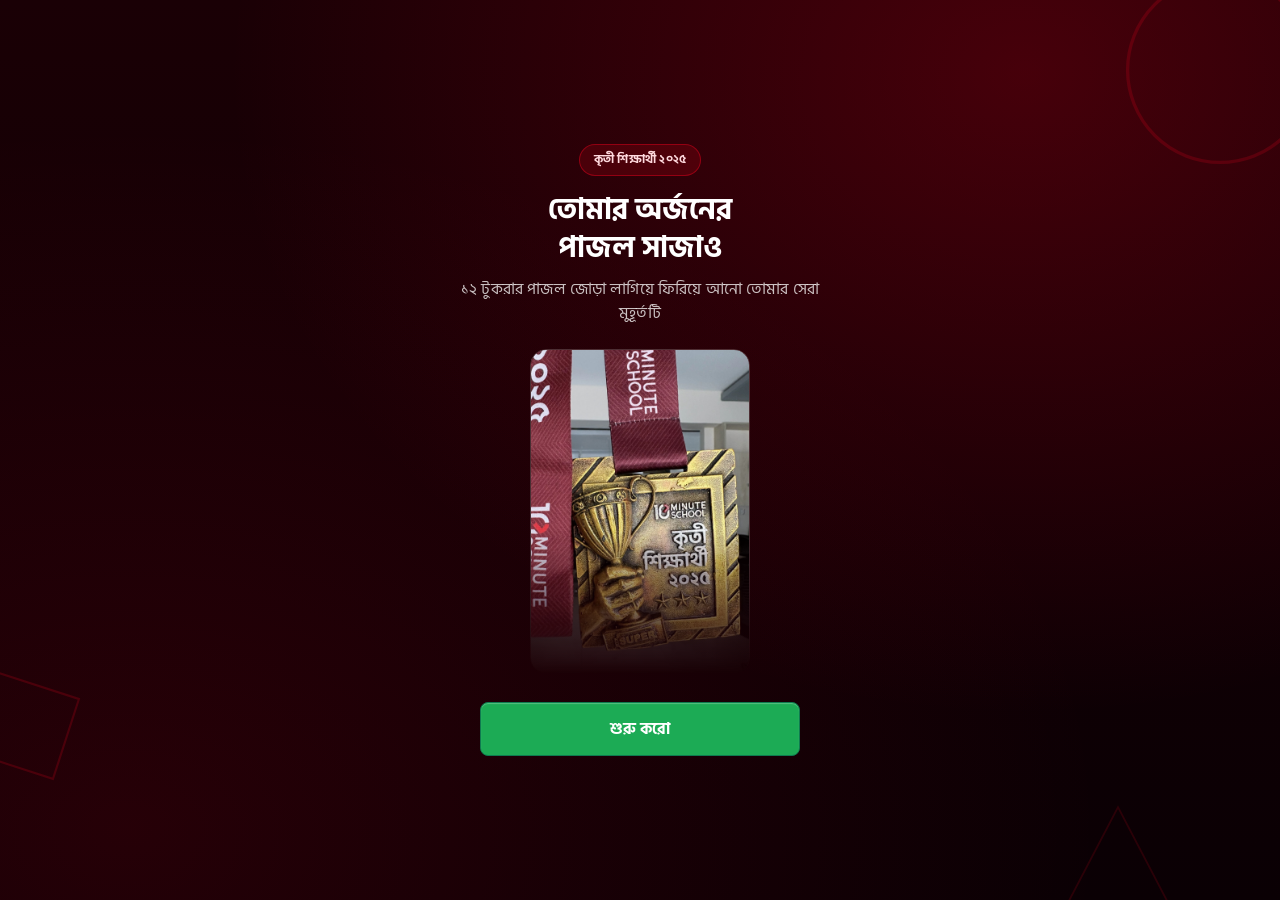
==== index.html @ f2af6331 "Initial commit: KS puzzle game (mobile web jigsaw for কৃতী শিক্ষার্থী ২০২৫) Baseline commit of the p" ====
<!doctype html>
<html lang="bn">
<head>
<meta charset="UTF-8" />
<meta name="viewport" content="width=device-width, initial-scale=1, maximum-scale=1, viewport-fit=cover" />
<title>কৃতী শিক্ষার্থী ২০২৫ — মেডেল পাজল</title>
<meta name="description" content="১০ মিনিট স্কুলের কৃতী শিক্ষার্থী ২০২৫ মেডেলের জিগস পাজল সমাধান করো।" />
<link rel="preconnect" href="https://fonts.googleapis.com" />
<link rel="preconnect" href="https://fonts.gstatic.com" crossorigin />
<link href="https://fonts.googleapis.com/css2?family=Inter:wght@400;500;600;700;800&family=Hind+Siliguri:wght@300;400;500;600;700&display=swap" rel="stylesheet" />
<link rel="stylesheet" href="assets/colors_and_type.css" />
<link rel="stylesheet" href="css/game.css" />
</head>
<body>
<div id="app">

  <!-- START SCREEN -->
  <section id="screen-start" class="screen screen-start">
    <svg class="geo-watermark geo-drift geo-a" viewBox="0 0 100 100" aria-hidden="true"><circle cx="50" cy="50" r="42" /></svg>
    <svg class="geo-watermark geo-drift geo-b" viewBox="0 0 100 100" aria-hidden="true"><rect x="10" y="10" width="60" height="60" transform="rotate(18 40 40)" /></svg>
    <svg class="geo-watermark geo-c" viewBox="0 0 100 100" aria-hidden="true"><polygon points="50,6 94,90 6,90" /></svg>

    <div class="start-content">
      <span class="eyebrow bn">কৃতী শিক্ষার্থী ২০২৫</span>
      <h1 class="h-display bn">তোমার অর্জনের<br />পাজল সাজাও</h1>
      <p class="start-sub bn">১২ টুকরার পাজল জোড়া লাগিয়ে ফিরিয়ে আনো তোমার সেরা মুহূর্তটি</p>

      <div class="start-medal-peek">
        <img src="assets/puzzle-medal.jpg" alt="কৃতী শিক্ষার্থী ২০২৫ মেডেল" />
      </div>

      <button id="btn-start" class="btn-primary bn" type="button">শুরু করো</button>
    </div>
  </section>

  <!-- GAME SCREEN -->
  <section id="screen-game" class="screen screen-game" hidden>
    <header class="game-header">
      <div class="brand-mark">
        <span class="brand-mark-badge">10</span>
        <span class="brand-mark-text bn">মিনিট স্কুল</span>
      </div>
      <div class="progress-pill bn"><span id="progress-count">০</span><span class="progress-sep">/</span><span id="progress-total">১২</span></div>
    </header>

    <div class="board-wrap">
      <div id="board" class="board">
        <img id="ghost-image" class="ghost-image" src="assets/puzzle-medal.jpg" alt="" aria-hidden="true" draggable="false" />
      </div>
    </div>

    <div id="tray" class="tray" aria-label="পাজলের টুকরা"></div>
  </section>

  <!-- WIN SCREEN -->
  <section id="screen-win" class="screen screen-win" hidden>
    <canvas id="confetti-canvas" class="confetti-canvas" aria-hidden="true"></canvas>
    <div class="win-content">
      <div class="win-image-wrap">
        <img src="assets/puzzle-medal.jpg" alt="কৃতী শিক্ষার্থী ২০২৫ মেডেল" />
      </div>
      <h2 class="h1 bn win-title">অভিনন্দন!</h2>
      <p class="win-sub bn">তুমি সফলভাবে পাজলটি সম্পূর্ণ করেছো</p>
      <div class="win-actions">
        <button id="btn-share" class="btn-primary bn" type="button">শেয়ার করো</button>
        <button id="btn-replay" class="btn-outline bn" type="button">আবার খেলো</button>
      </div>
      <div id="share-toast" class="share-toast bn" hidden>লিংক কপি হয়েছে</div>
    </div>
  </section>

</div>

<script src="js/confetti.js"></script>
<script src="js/puzzle-shapes.js"></script>
<script src="js/puzzle-render.js"></script>
<script src="js/puzzle-game.js"></script>
<script src="js/main.js"></script>
</body>
</html>
---- assets/colors_and_type.css ----
/* 10 Minute School design tokens — from md/design.md §3 */
:root {
  /* ---------- Brand ---------- */
  --ten-red:        #E8001D;
  --ten-red-dark:   #931212;
  --ten-red-deep:   #721111;
  --ten-red-accent: #A51E35;
  --ten-red-soft:   #F14545;
  --ten-black:      #000000;
  --ten-white:      #FFFFFF;
  --ten-ink:        #111827;

  /* ---------- Semantic ---------- */
  --success:        #1CAB55;
  --success-dark:   #0E7B4F;
  --success-deep:   #149353;
  --success-text:   #1B9E66;
  --warn:           #EA580C;
  --warn-deep:      #A23F00;
  --info:           #274FE3;
  --info-soft:      #AFC3E6;
  --premium-gold-1: #FFEAB4;
  --premium-gold-2: #E7B946;

  /* ---------- Neutrals ---------- */
  --gray-50:  #F9FAFB;
  --gray-100: #F3F4F6;
  --gray-200: #E5E7EB;
  --gray-300: #D1D5DB;
  --gray-400: #9CA3AF;
  --gray-500: #6B7280;
  --gray-600: #4B5563;
  --gray-700: #374151;
  --gray-800: #1F2937;
  --gray-900: #111827;

  /* ---------- Surfaces ---------- */
  --bg:             var(--ten-white);
  --bg-muted:       var(--gray-100);
  --bg-inverse:     #0B1117;
  --surface-card:   var(--ten-white);
  --surface-subtle: #EEF2F4;
  --surface-info:   #D8F3FF;
  --border:         var(--gray-200);
  --border-strong:  var(--gray-300);

  /* ---------- Foreground roles ---------- */
  --fg-1: var(--gray-900);
  --fg-2: var(--gray-600);
  --fg-3: var(--gray-500);
  --fg-muted: var(--gray-400);
  --fg-on-brand: var(--ten-white);
  --fg-link: var(--info);

  /* ---------- Typography ---------- */
  --font-sans:    'Inter', 'Hind Siliguri', 'Noto Sans Bengali', system-ui, -apple-system, sans-serif;
  --font-bangla:  'Noto Sans Bengali', 'Hind Siliguri', 'Anek Bangla', 'Inter', sans-serif;
  --font-display: 'Inter', 'Hind Siliguri', sans-serif;
  --font-mono:    ui-monospace, SFMono-Regular, Menlo, monospace;

  --fs-display:  28px;
  --fs-h1:       22px;
  --fs-h2:       20px;
  --fs-h3:       18px;
  --fs-body:     16px;
  --fs-body-sm:  14px;
  --fs-caption:  12px;
  --fs-micro:    11px;

  --lh-tight:   1.0;
  --lh-snug:    1.25;
  --lh-normal:  1.5;
  --lh-relaxed: 1.625;

  --tracking-tight:  -0.2px;
  --tracking-snug:   -0.1px;
  --tracking-normal:  0em;
  --tracking-wide:    0.01em;

  /* ---------- Radii ---------- */
  --r-xs:   4px;
  --r-sm:   8px;
  --r-md:   12px;
  --r-lg:   16px;
  --r-xl:   24px;
  --r-pill: 1000px;

  /* ---------- Spacing (4pt) ---------- */
  --s-1:  4px;
  --s-2:  8px;
  --s-3:  12px;
  --s-4:  16px;
  --s-5:  20px;
  --s-6:  24px;
  --s-7:  32px;
  --s-8:  40px;
  --s-10: 64px;

  /* ---------- Shadows ---------- */
  --sh-card:      0 1px 2px rgba(17, 24, 39, 0.04),
                  0 1px 3px rgba(17, 24, 39, 0.06);
  --sh-raised:    0 4px 12px rgba(17, 24, 39, 0.08);
  --sh-nav:       0 -4px 20px rgba(0, 0, 0, 0.05);
  --sh-inset-btn: inset 0 1px 1px rgba(255, 255, 255, 0.25);

  /* ---------- Motion ---------- */
  --ease-out: cubic-bezier(0.2, 0.8, 0.2, 1);
  --ease-in:  cubic-bezier(0.4, 0, 1, 1);
  --dur-fast: 120ms;
  --dur-base: 180ms;
  --dur-slow: 260ms;
}

* { box-sizing: border-box; }

html, body {
  margin: 0;
  padding: 0;
  background: var(--bg);
  color: var(--fg-1);
  font-family: var(--font-sans);
  -webkit-tap-highlight-color: transparent;
}

.h1   { font: 700 22px/1.25 var(--font-sans); letter-spacing: var(--tracking-tight); color: var(--fg-1); }
.h2   { font: 700 20px/28px var(--font-sans); letter-spacing: var(--tracking-tight); color: var(--fg-1); }
.h3   { font: 700 18px/26px var(--font-sans); color: var(--fg-1); }
.body    { font: 400 16px/24px var(--font-sans); color: var(--fg-1); }
.body-sm { font: 400 14px/20px var(--font-sans); color: var(--fg-2); }
.caption { font: 400 12px/16px var(--font-sans); color: var(--fg-3); }
.meta    { font: 500 12px/16px var(--font-sans); color: var(--fg-3); }

.bn { font-family: var(--font-bangla); letter-spacing: var(--tracking-wide); line-height: var(--lh-normal); }

@media (prefers-reduced-motion: reduce) {
  *, *::before, *::after { animation: none !important; transition: none !important; }
}
---- css/game.css ----
/* ---------- Base screens ---------- */
.screen {
  width: 100%;
  min-height: 100vh;
  min-height: 100dvh;
}
.screen[hidden] { display: none !important; }

button { font-family: inherit; border: none; cursor: pointer; }

/* ---------- Buttons (design.md §8.2) ---------- */
.btn-primary {
  display: block;
  width: 100%;
  max-width: 320px;
  margin: 0 auto;
  background: var(--success);
  border: 1px solid var(--success-dark);
  box-shadow: var(--sh-inset-btn);
  color: var(--ten-white);
  font-weight: 700;
  font-size: 16px;
  border-radius: var(--r-sm);
  padding: 14px 20px;
  transition: background var(--dur-base) var(--ease-out), transform var(--dur-fast);
}
.btn-primary:hover  { background: #17994B; }
.btn-primary:active { transform: scale(0.98); }
.btn-primary:focus-visible { outline: none; box-shadow: 0 0 0 3px rgba(232,0,29,0.35); }

.btn-outline {
  display: block;
  width: 100%;
  max-width: 320px;
  margin: 0 auto;
  background: transparent;
  border: 1.5px solid rgba(255,255,255,0.75);
  color: #fff;
  font-weight: 600;
  font-size: 16px;
  border-radius: var(--r-sm);
  padding: 13px 20px;
  transition: all var(--dur-base) var(--ease-out);
}
.btn-outline:hover  { background: rgba(255,255,255,0.08); border-color: #fff; }
.btn-outline:active { transform: scale(0.98); }

/* ---------- Dark hero (start + win) — design.md §8.13 / §9.1 ---------- */
.screen-start,
.screen-win {
  position: relative;
  overflow: hidden;
  display: flex;
  align-items: center;
  justify-content: center;
  padding: 40px 20px;
  background:
    radial-gradient(ellipse at 80% 8%, rgba(232,0,29,0.22), transparent 55%),
    radial-gradient(ellipse at 10% 92%, rgba(232,0,29,0.12), transparent 60%),
    linear-gradient(180deg, #1A0005 0%, #0A0004 100%);
  color: #fff;
  text-align: center;
}

.geo-watermark {
  position: absolute;
  pointer-events: none;
  stroke: var(--ten-red);
  fill: none;
  stroke-width: 1.5;
  opacity: 0.20;
}
.geo-a { width: 220px; height: 220px; top: -40px; right: -50px; }
.geo-b { width: 140px; height: 140px; bottom: 10%; left: -30px; }
.geo-c { width: 120px; height: 120px; bottom: -20px; right: 8%; opacity: 0.14; }
@keyframes geo-drift { 0%,100% { transform: translateY(0) rotate(0); } 50% { transform: translateY(-12px) rotate(4deg); } }
.geo-drift { animation: geo-drift 9s ease-in-out infinite; }

.start-content, .win-content {
  position: relative;
  z-index: 1;
  max-width: 380px;
  width: 100%;
}

.eyebrow {
  display: inline-block;
  padding: 6px 14px;
  border-radius: var(--r-pill);
  background: rgba(232,0,29,0.16);
  border: 1px solid rgba(232,0,29,0.45);
  color: #FFD9DE;
  font-size: 12px;
  font-weight: 700;
  letter-spacing: 0.02em;
}

.h-display {
  font: 700 30px/1.25 var(--font-bangla);
  letter-spacing: var(--tracking-tight);
  margin: 16px 0 10px;
}

.start-sub, .win-sub {
  font: 400 16px/1.5 var(--font-bangla);
  color: rgba(255,255,255,0.75);
  margin: 0 0 24px;
}

.start-medal-peek {
  width: min(58vw, 220px);
  margin: 0 auto 28px;
  border-radius: var(--r-lg);
  overflow: hidden;
  border: 1px solid rgba(255,255,255,0.18);
  box-shadow: 0 20px 60px rgba(0,0,0,0.45);
  -webkit-mask-image: linear-gradient(180deg, #000 55%, transparent 100%);
  mask-image: linear-gradient(180deg, #000 55%, transparent 100%);
}
.start-medal-peek img { width: 100%; display: block; }

.win-image-wrap {
  width: min(62vw, 240px);
  margin: 0 auto 20px;
  border-radius: var(--r-lg);
  overflow: hidden;
  border: 1px solid rgba(255,255,255,0.22);
  box-shadow: 0 20px 60px rgba(0,0,0,0.5), 0 0 0 6px rgba(28,171,85,0.15);
}
.win-image-wrap img { width: 100%; display: block; }

.win-title { color: #fff; margin: 0 0 6px; }
.win-actions { display: flex; flex-direction: column; gap: 12px; margin-top: 8px; }

.confetti-canvas {
  position: absolute;
  inset: 0;
  width: 100%;
  height: 100%;
  pointer-events: none;
}

.share-toast {
  position: fixed;
  left: 50%;
  bottom: 28px;
  transform: translateX(-50%);
  background: rgba(17,24,39,0.94);
  color: #fff;
  padding: 10px 18px;
  border-radius: var(--r-pill);
  font-size: 13px;
  z-index: 50;
}

/* ---------- Game screen ---------- */
.screen-game {
  display: flex;
  flex-direction: column;
  height: 100vh;
  height: 100dvh;
  background: var(--bg);
  position: relative;
}

.game-header {
  flex: 0 0 auto;
  height: 56px;
  display: flex;
  align-items: center;
  justify-content: space-between;
  padding: 0 16px;
  border-bottom: 1px solid var(--border);
}

.brand-mark { display: flex; align-items: center; gap: 8px; }
.brand-mark-badge {
  width: 24px; height: 24px; border-radius: 6px;
  background: var(--ten-red); color: #fff;
  font-weight: 800; font-size: 12px;
  display: flex; align-items: center; justify-content: center;
}
.brand-mark-text { font-weight: 700; font-size: 14px; color: var(--fg-1); }

.progress-pill {
  background: var(--bg-muted);
  border: 1px solid var(--border);
  border-radius: var(--r-pill);
  padding: 6px 14px;
  font-weight: 700;
  font-size: 13px;
  font-variant-numeric: tabular-nums;
  color: var(--fg-1);
}
.progress-sep { margin: 0 3px; color: var(--fg-3); }

.board-wrap {
  flex: 1 1 auto;
  min-height: 0;
  display: flex;
  align-items: center;
  justify-content: center;
  padding: 12px 16px;
}

.board {
  position: relative;
  background: var(--surface-subtle);
  border: 1px solid var(--border);
  border-radius: var(--r-lg);
  overflow: hidden;
}

.ghost-image {
  display: block;
  width: 100%;
  height: 100%;
  object-fit: cover;
  opacity: 0.22;
  user-select: none;
  -webkit-user-drag: none;
}

.tray {
  flex: 0 0 auto;
  height: 152px;
  display: flex;
  align-items: center;
  gap: 10px;
  overflow-x: auto;
  padding: 0 16px;
  border-top: 1px solid var(--border);
  background: var(--bg);
  scroll-snap-type: x proximity;
  -webkit-overflow-scrolling: touch;
}

/* ---------- Puzzle pieces ---------- */
.piece {
  display: block;
  flex: 0 0 auto;
  touch-action: none;
  -webkit-user-select: none;
  user-select: none;
  cursor: grab;
  scroll-snap-align: center;
  transition: filter var(--dur-base) var(--ease-out), transform var(--dur-base) var(--ease-out);
}
.piece.dragging {
  cursor: grabbing;
  z-index: 1000;
  filter: drop-shadow(0 10px 22px rgba(17,24,39,0.32));
  transform: scale(1.05);
  transition: none;
}
.piece.locked {
  cursor: default;
  pointer-events: none;
}

.drag-layer {
  position: fixed;
  inset: 0;
  pointer-events: none;
  z-index: 900;
}

@media (prefers-reduced-motion: reduce) {
  .geo-drift { animation: none; }
}
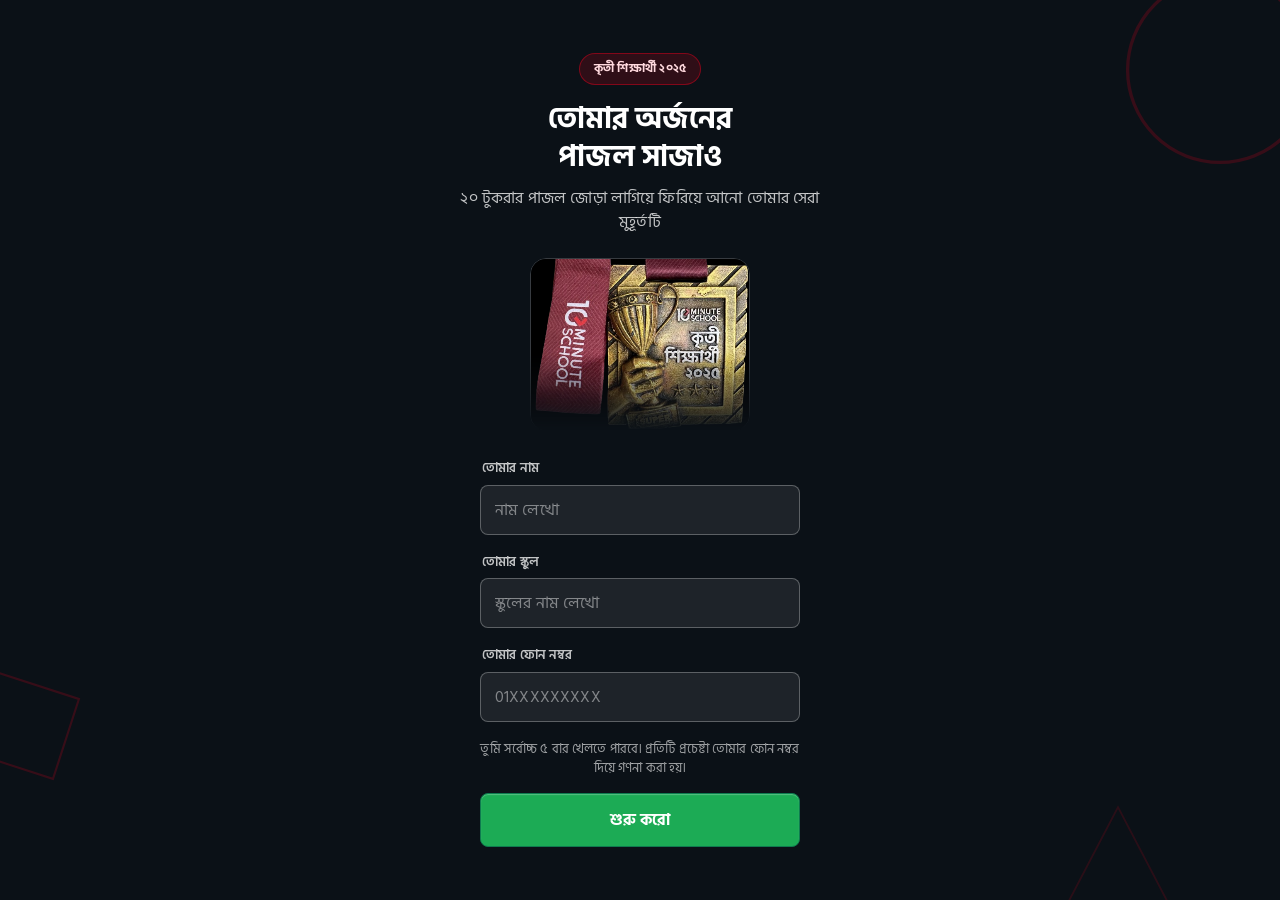
==== commit 52beda26: "Add registration/attempt-limit flow with Google Sheets backend, plus prior image/theme fixes - Regis" ====
--- a/index.html
+++ b/index.html
@@ -3,6 +3,7 @@
 <head>
 <meta charset="UTF-8" />
 <meta name="viewport" content="width=device-width, initial-scale=1, maximum-scale=1, viewport-fit=cover" />
+<meta name="theme-color" content="#0B1117" />
 <title>কৃতী শিক্ষার্থী ২০২৫ — মেডেল পাজল</title>
 <meta name="description" content="১০ মিনিট স্কুলের কৃতী শিক্ষার্থী ২০২৫ মেডেলের জিগস পাজল সমাধান করো।" />
 <link rel="preconnect" href="https://fonts.googleapis.com" />
@@ -23,11 +24,29 @@
     <div class="start-content">
       <span class="eyebrow bn">কৃতী শিক্ষার্থী ২০২৫</span>
       <h1 class="h-display bn">তোমার অর্জনের<br />পাজল সাজাও</h1>
-      <p class="start-sub bn">১২ টুকরার পাজল জোড়া লাগিয়ে ফিরিয়ে আনো তোমার সেরা মুহূর্তটি</p>
+      <p class="start-sub bn">২০ টুকরার পাজল জোড়া লাগিয়ে ফিরিয়ে আনো তোমার সেরা মুহূর্তটি</p>
 
       <div class="start-medal-peek">
-        <img src="assets/puzzle-medal.jpg" alt="কৃতী শিক্ষার্থী ২০২৫ মেডেল" />
+        <canvas id="start-medal-canvas" class="start-medal-canvas" width="564" height="443" role="img" aria-label="কৃতী শিক্ষার্থী ২০২৫ মেডেল"></canvas>
       </div>
+
+      <div class="name-field">
+        <label class="name-label bn" for="player-name">তোমার নাম</label>
+        <input id="player-name" class="name-input bn" type="text" maxlength="24" autocomplete="off" placeholder="নাম লেখো" />
+      </div>
+
+      <div class="name-field">
+        <label class="name-label bn" for="player-school">তোমার স্কুল</label>
+        <input id="player-school" class="name-input bn" type="text" maxlength="60" autocomplete="off" placeholder="স্কুলের নাম লেখো" />
+      </div>
+
+      <div class="name-field">
+        <label class="name-label bn" for="player-phone">তোমার ফোন নম্বর</label>
+        <input id="player-phone" class="name-input bn" type="tel" inputmode="numeric" pattern="01[3-9][0-9]{8}" maxlength="11" autocomplete="off" placeholder="01XXXXXXXXX" />
+      </div>
+
+      <p class="attempt-warning bn">তুমি সর্বোচ্চ ৫ বার খেলতে পারবে। প্রতিটি প্রচেষ্টা তোমার ফোন নম্বর দিয়ে গণনা করা হয়।</p>
+      <p id="form-error" class="form-error bn" role="alert" hidden></p>
 
       <button id="btn-start" class="btn-primary bn" type="button">শুরু করো</button>
     </div>
@@ -37,15 +56,17 @@
   <section id="screen-game" class="screen screen-game" hidden>
     <header class="game-header">
       <div class="brand-mark">
-        <span class="brand-mark-badge">10</span>
-        <span class="brand-mark-text bn">মিনিট স্কুল</span>
+        <img class="brand-mark-logo" src="assets/logo.png" alt="১০ মিনিট স্কুল" />
       </div>
-      <div class="progress-pill bn"><span id="progress-count">০</span><span class="progress-sep">/</span><span id="progress-total">১২</span></div>
+      <div class="header-stats">
+        <div id="timer-pill" class="timer-pill bn"><span id="timer-value">০০:০০</span></div>
+        <div class="progress-pill bn"><span id="progress-count">০</span><span class="progress-sep">/</span><span id="progress-total">২০</span></div>
+      </div>
     </header>
 
     <div class="board-wrap">
       <div id="board" class="board">
-        <img id="ghost-image" class="ghost-image" src="assets/puzzle-medal.jpg" alt="" aria-hidden="true" draggable="false" />
+        <canvas id="ghost-canvas" class="ghost-image" width="564" height="443" aria-hidden="true"></canvas>
       </div>
     </div>
 
@@ -57,10 +78,15 @@
     <canvas id="confetti-canvas" class="confetti-canvas" aria-hidden="true"></canvas>
     <div class="win-content">
       <div class="win-image-wrap">
-        <img src="assets/puzzle-medal.jpg" alt="কৃতী শিক্ষার্থী ২০২৫ মেডেল" />
+        <canvas id="win-medal-canvas" class="win-medal-canvas" width="564" height="443" role="img" aria-label="কৃতী শিক্ষার্থী ২০২৫ মেডেল"></canvas>
       </div>
       <h2 class="h1 bn win-title">অভিনন্দন!</h2>
       <p class="win-sub bn">তুমি সফলভাবে পাজলটি সম্পূর্ণ করেছো</p>
+      <div class="win-time-card">
+        <span class="win-time-label bn">তোমার সময়</span>
+        <span id="win-time-value" class="win-time-value bn">০০:০০</span>
+      </div>
+      <p id="save-note" class="form-error bn" role="alert" hidden>স্কোর সংরক্ষণ করা যায়নি। ইন্টারনেট সংযোগ পরীক্ষা করো।</p>
       <div class="win-actions">
         <button id="btn-share" class="btn-primary bn" type="button">শেয়ার করো</button>
         <button id="btn-replay" class="btn-outline bn" type="button">আবার খেলো</button>
@@ -69,11 +95,26 @@
     </div>
   </section>
 
+  <!-- ATTEMPTS-EXHAUSTED SCREEN -->
+  <section id="screen-leaderboard" class="screen screen-leaderboard" hidden>
+    <header class="leaderboard-header">
+      <button id="btn-leaderboard-back" class="icon-back-btn bn" type="button" aria-label="ফিরে যাও">‹</button>
+      <h2 class="leaderboard-title bn">তোমার খেলার সুযোগ শেষ</h2>
+    </header>
+    <div class="leaderboard-body">
+      <p class="leaderboard-sub bn">তুমি ৫ বার খেলে ফেলেছো। নিচে তোমার সময়গুলো দেখো।</p>
+      <ol id="leaderboard-list" class="leaderboard-list"></ol>
+      <p id="leaderboard-empty" class="leaderboard-empty bn" hidden>তোমার কোনো সময় খুঁজে পাওয়া যায়নি।</p>
+    </div>
+  </section>
+
 </div>
 
 <script src="js/confetti.js"></script>
 <script src="js/puzzle-shapes.js"></script>
 <script src="js/puzzle-render.js"></script>
+<script src="js/puzzle-timer.js"></script>
+<script src="js/puzzle-sheet.js"></script>
 <script src="js/puzzle-game.js"></script>
 <script src="js/main.js"></script>
 </body>
--- a/css/game.css
+++ b/css/game.css
@@ -1,3 +1,5 @@
+html, body { background: var(--bg-inverse); }
+
 /* ---------- Base screens ---------- */
 .screen {
   width: 100%;
@@ -54,10 +56,7 @@
   align-items: center;
   justify-content: center;
   padding: 40px 20px;
-  background:
-    radial-gradient(ellipse at 80% 8%, rgba(232,0,29,0.22), transparent 55%),
-    radial-gradient(ellipse at 10% 92%, rgba(232,0,29,0.12), transparent 60%),
-    linear-gradient(180deg, #1A0005 0%, #0A0004 100%);
+  background: var(--bg-inverse);
   color: #fff;
   text-align: center;
 }
@@ -117,7 +116,55 @@
   -webkit-mask-image: linear-gradient(180deg, #000 55%, transparent 100%);
   mask-image: linear-gradient(180deg, #000 55%, transparent 100%);
 }
-.start-medal-peek img { width: 100%; display: block; }
+.start-medal-canvas, .win-medal-canvas { width: 100%; height: auto; display: block; }
+
+.name-field {
+  max-width: 320px;
+  margin: 0 auto 18px;
+  text-align: left;
+}
+.name-label {
+  display: block;
+  margin: 0 0 6px 2px;
+  font-size: 13px;
+  font-weight: 600;
+  color: rgba(255,255,255,0.75);
+}
+.name-input {
+  display: block;
+  width: 100%;
+  background: rgba(255,255,255,0.08);
+  border: 1.5px solid rgba(255,255,255,0.28);
+  color: #fff;
+  font-size: 16px;
+  border-radius: var(--r-sm);
+  padding: 12px 14px;
+}
+.name-input::placeholder { color: rgba(255,255,255,0.45); }
+.name-input:focus-visible { outline: none; border-color: rgba(255,255,255,0.5); box-shadow: 0 0 0 3px rgba(232,0,29,0.35); }
+
+.attempt-warning {
+  max-width: 320px;
+  margin: 0 auto 14px;
+  font-size: 13px;
+  line-height: 1.5;
+  color: rgba(255,255,255,0.6);
+}
+
+.form-error {
+  max-width: 320px;
+  margin: 0 auto 14px;
+  font-size: 13px;
+  font-weight: 600;
+  line-height: 1.5;
+  color: var(--ten-red-soft);
+}
+
+.btn-primary:disabled {
+  opacity: 0.6;
+  cursor: not-allowed;
+}
+.btn-primary:disabled:hover { background: var(--success); }
 
 .win-image-wrap {
   width: min(62vw, 240px);
@@ -127,9 +174,29 @@
   border: 1px solid rgba(255,255,255,0.22);
   box-shadow: 0 20px 60px rgba(0,0,0,0.5), 0 0 0 6px rgba(28,171,85,0.15);
 }
-.win-image-wrap img { width: 100%; display: block; }
 
 .win-title { color: #fff; margin: 0 0 6px; }
+
+.win-time-card {
+  display: flex;
+  flex-direction: column;
+  align-items: center;
+  gap: 4px;
+  max-width: 320px;
+  margin: 0 auto 24px;
+  padding: 16px;
+  background: rgba(255,255,255,0.08);
+  border: 1px solid rgba(255,255,255,0.16);
+  border-radius: var(--r-lg);
+}
+.win-time-label { font-size: 13px; font-weight: 600; color: rgba(255,255,255,0.7); }
+.win-time-value {
+  font-family: var(--font-mono);
+  font-size: 32px;
+  font-weight: 700;
+  font-variant-numeric: tabular-nums;
+  color: #fff;
+}
 .win-actions { display: flex; flex-direction: column; gap: 12px; margin-top: 8px; }
 
 .confetti-canvas {
@@ -145,7 +212,8 @@
   left: 50%;
   bottom: 28px;
   transform: translateX(-50%);
-  background: rgba(17,24,39,0.94);
+  background: #1A1A1A;
+  border: 1px solid rgba(255,255,255,0.22);
   color: #fff;
   padding: 10px 18px;
   border-radius: var(--r-pill);
@@ -154,12 +222,12 @@
 }
 
 /* ---------- Game screen ---------- */
-.screen-game {
+.screen-game, .screen-leaderboard {
   display: flex;
   flex-direction: column;
   height: 100vh;
   height: 100dvh;
-  background: var(--bg);
+  background: var(--bg-inverse);
   position: relative;
 }
 
@@ -170,29 +238,25 @@
   align-items: center;
   justify-content: space-between;
   padding: 0 16px;
-  border-bottom: 1px solid var(--border);
+  border-bottom: 1px solid rgba(255,255,255,0.12);
 }
 
 .brand-mark { display: flex; align-items: center; gap: 8px; }
-.brand-mark-badge {
-  width: 24px; height: 24px; border-radius: 6px;
-  background: var(--ten-red); color: #fff;
-  font-weight: 800; font-size: 12px;
-  display: flex; align-items: center; justify-content: center;
-}
-.brand-mark-text { font-weight: 700; font-size: 14px; color: var(--fg-1); }
-
-.progress-pill {
-  background: var(--bg-muted);
-  border: 1px solid var(--border);
+.brand-mark-logo { height: 26px; width: auto; display: block; }
+
+.header-stats { display: flex; align-items: center; gap: 8px; }
+
+.progress-pill, .timer-pill {
+  background: rgba(255,255,255,0.08);
+  border: 1px solid rgba(255,255,255,0.16);
   border-radius: var(--r-pill);
   padding: 6px 14px;
   font-weight: 700;
   font-size: 13px;
   font-variant-numeric: tabular-nums;
-  color: var(--fg-1);
-}
-.progress-sep { margin: 0 3px; color: var(--fg-3); }
+  color: #fff;
+}
+.progress-sep { margin: 0 3px; color: rgba(255,255,255,0.5); }
 
 .board-wrap {
   flex: 1 1 auto;
@@ -205,8 +269,9 @@
 
 .board {
   position: relative;
-  background: var(--surface-subtle);
-  border: 1px solid var(--border);
+  flex: 0 0 auto;
+  background: #060809;
+  border: 1px solid rgba(255,255,255,0.14);
   border-radius: var(--r-lg);
   overflow: hidden;
 }
@@ -223,16 +288,27 @@
 
 .tray {
   flex: 0 0 auto;
-  height: 152px;
-  display: flex;
-  align-items: center;
+  height: 300px;
+  display: flex;
+  flex-wrap: wrap;
+  align-content: flex-start;
+  justify-content: center;
   gap: 10px;
-  overflow-x: auto;
-  padding: 0 16px;
-  border-top: 1px solid var(--border);
-  background: var(--bg);
-  scroll-snap-type: x proximity;
+  overflow-x: hidden;
+  overflow-y: auto;
+  padding: 16px;
+  border-top: 1px solid rgba(255,255,255,0.12);
+  background: var(--bg-inverse);
+  scroll-snap-type: y proximity;
   -webkit-overflow-scrolling: touch;
+}
+
+.tray-error {
+  flex: 1 1 auto;
+  margin: 0;
+  text-align: center;
+  font-size: 14px;
+  color: rgba(255,255,255,0.78);
 }
 
 /* ---------- Puzzle pieces ---------- */
@@ -249,7 +325,7 @@
 .piece.dragging {
   cursor: grabbing;
   z-index: 1000;
-  filter: drop-shadow(0 10px 22px rgba(17,24,39,0.32));
+  filter: drop-shadow(0 0 14px rgba(255,255,255,0.30));
   transform: scale(1.05);
   transition: none;
 }
@@ -265,6 +341,94 @@
   z-index: 900;
 }
 
-@media (prefers-reduced-motion: reduce) {
-  .geo-drift { animation: none; }
-}
+/* ---------- Leaderboard screen ---------- */
+.leaderboard-header {
+  flex: 0 0 auto;
+  height: 56px;
+  display: flex;
+  align-items: center;
+  gap: 8px;
+  padding: 0 16px;
+  border-bottom: 1px solid rgba(255,255,255,0.12);
+}
+
+.icon-back-btn {
+  display: flex;
+  align-items: center;
+  justify-content: center;
+  width: 32px;
+  height: 32px;
+  background: rgba(255,255,255,0.08);
+  border: 1px solid rgba(255,255,255,0.16);
+  border-radius: var(--r-pill);
+  color: #fff;
+  font-size: 20px;
+  line-height: 1;
+}
+.icon-back-btn:hover { background: rgba(255,255,255,0.16); }
+
+.leaderboard-title { color: #fff; font-size: 18px; font-weight: 700; margin: 0; }
+
+.leaderboard-body {
+  flex: 1 1 auto;
+  min-height: 0;
+  overflow-y: auto;
+  padding: 16px;
+  -webkit-overflow-scrolling: touch;
+}
+
+.leaderboard-sub {
+  margin: 0 0 16px;
+  font-size: 14px;
+  line-height: 1.5;
+  color: rgba(255,255,255,0.7);
+}
+
+.leaderboard-list {
+  list-style: none;
+  margin: 0;
+  padding: 0;
+  display: flex;
+  flex-direction: column;
+  gap: 8px;
+}
+
+.leaderboard-item {
+  display: flex;
+  align-items: center;
+  gap: 12px;
+  padding: 12px 14px;
+  background: rgba(255,255,255,0.08);
+  border: 1px solid rgba(255,255,255,0.16);
+  border-radius: var(--r-sm);
+  color: #fff;
+}
+.leaderboard-item.is-first {
+  border-color: var(--premium-gold-2);
+  background: linear-gradient(135deg, rgba(255,234,180,0.16), rgba(231,185,70,0.10));
+}
+
+.leaderboard-rank {
+  flex: 0 0 auto;
+  min-width: 24px;
+  font-weight: 700;
+  font-variant-numeric: tabular-nums;
+  color: rgba(255,255,255,0.65);
+}
+.leaderboard-item.is-first .leaderboard-rank { color: var(--premium-gold-2); }
+
+.leaderboard-time {
+  flex: 1 1 auto;
+  text-align: right;
+  font-family: var(--font-mono);
+  font-weight: 700;
+  font-variant-numeric: tabular-nums;
+}
+
+.leaderboard-empty {
+  text-align: center;
+  margin-top: 40px;
+  font-size: 14px;
+  color: rgba(255,255,255,0.6);
+}
+
